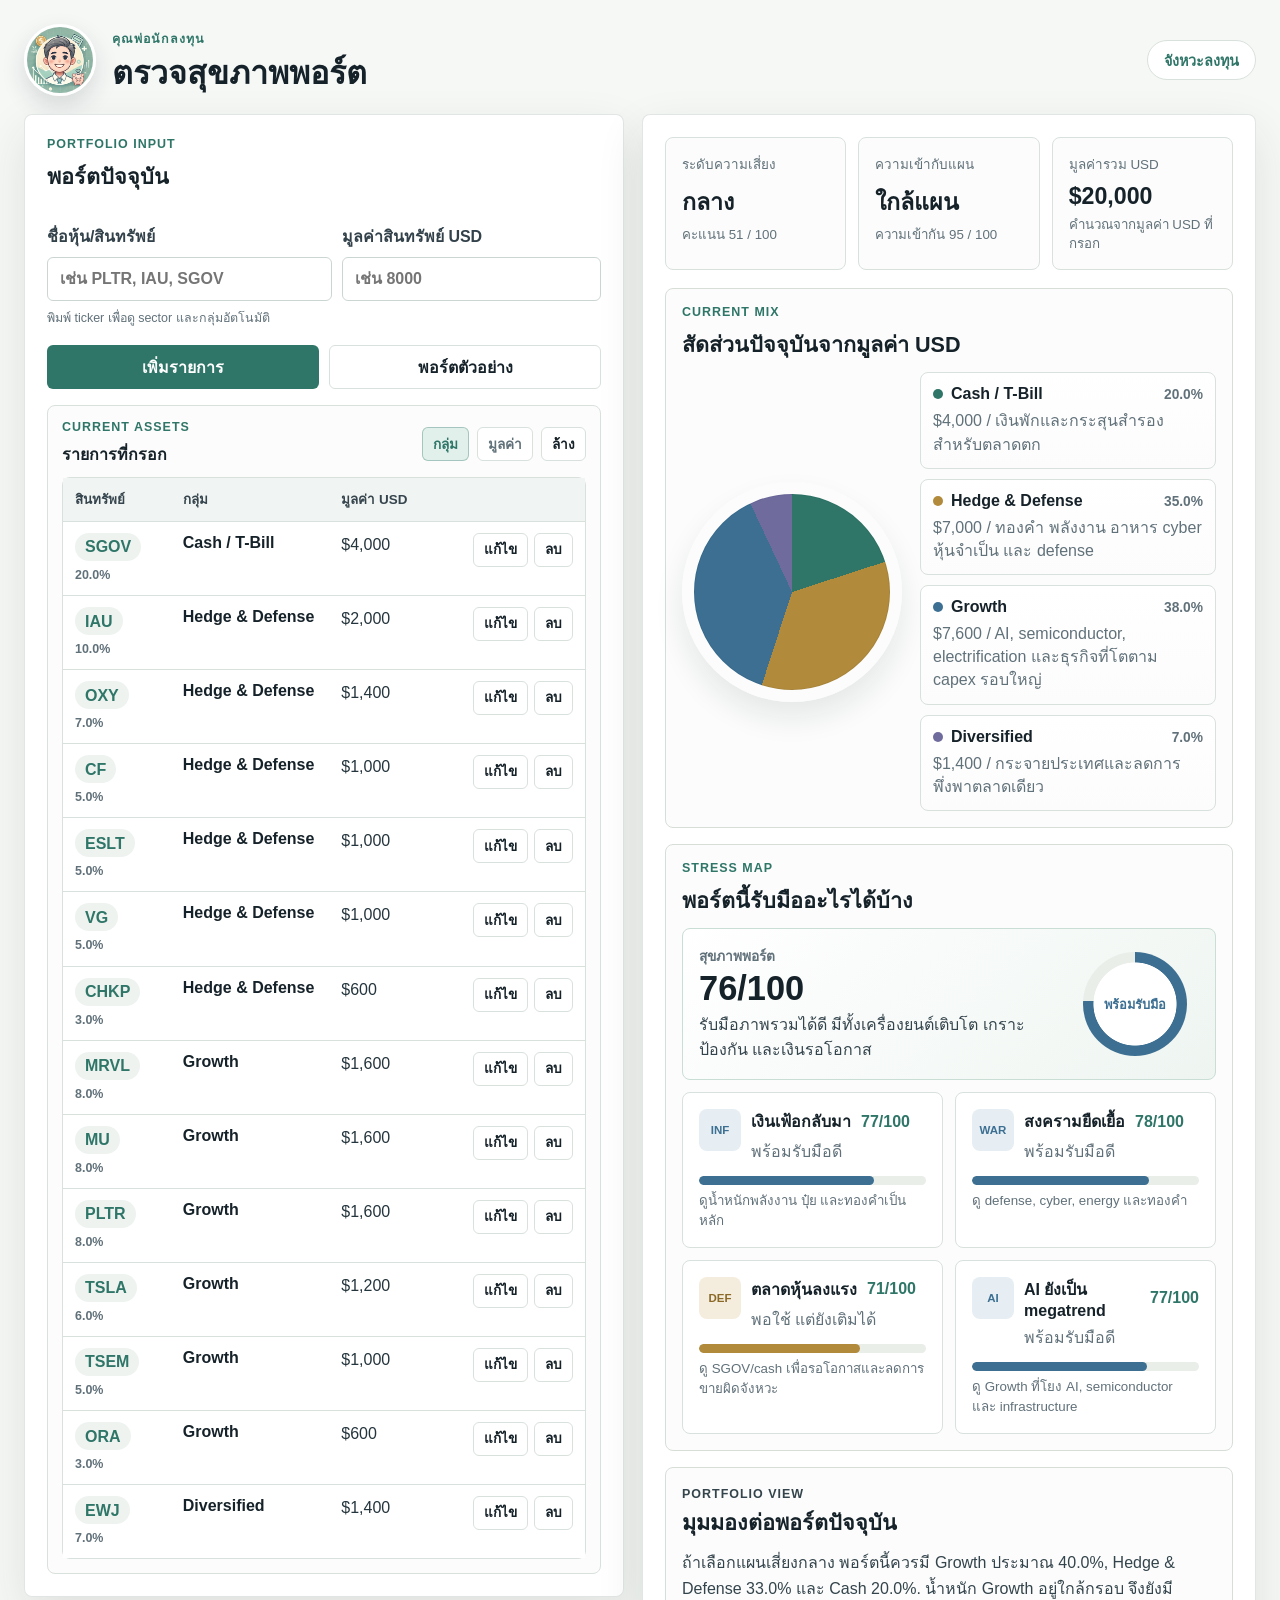
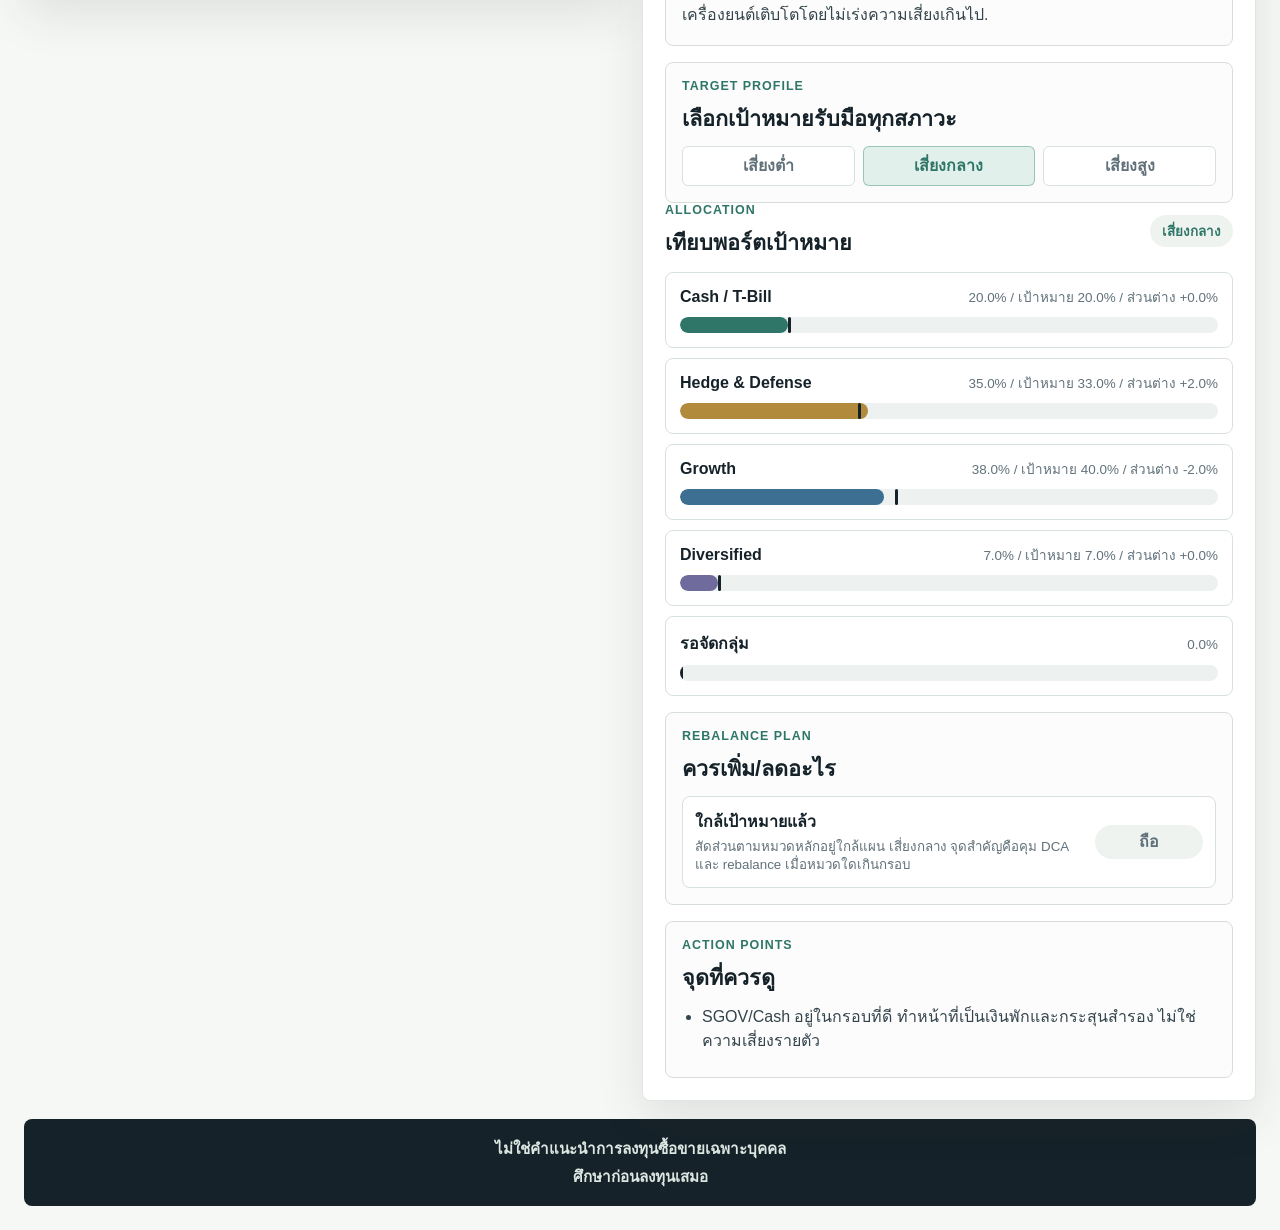
==== portfolio-sample.html @ 6077ad4f "Add files via upload" ====
<!doctype html>
<html lang="th">
  <head>
    <meta charset="utf-8">
    <meta name="viewport" content="width=device-width, initial-scale=1">
    <title>ตรวจสุขภาพพอร์ต | คุณพ่อนักลงทุน</title>
    <link rel="stylesheet" href="portfolio-sample.css?v=20260501-current-assets">
  </head>
  <body>
    <main class="planner-shell">
      <header class="top-bar">
        <div class="brand-mark">
          <img src="./assets/logo.png" alt="คุณพ่อนักลงทุน logo" onerror="this.onerror=null; this.src='./logo.png';">
          <div>
            <p class="eyebrow">คุณพ่อนักลงทุน</p>
            <h1>ตรวจสุขภาพพอร์ต</h1>
          </div>
        </div>
        <a class="ghost-link" href="./index.html">จังหวะลงทุน</a>
      </header>

      <section class="planner-grid">
        <aside class="input-panel" aria-label="กรอกพอร์ต">
          <div class="panel-heading">
            <p class="eyebrow">Portfolio input</p>
            <h2>พอร์ตปัจจุบัน</h2>
          </div>

          <div class="entry-grid">
            <label class="field-block" for="symbolInput">
              ชื่อหุ้น/สินทรัพย์
              <input id="symbolInput" autocomplete="off" placeholder="เช่น PLTR, IAU, SGOV">
              <span id="assetLookupHint" class="lookup-hint">พิมพ์ ticker เพื่อดู sector และกลุ่มอัตโนมัติ</span>
            </label>

            <label class="field-block" for="amountInput">
              มูลค่าสินทรัพย์ USD
              <input id="amountInput" inputmode="decimal" placeholder="เช่น 8000">
              <span class="lookup-hint field-spacer" aria-hidden="true"></span>
            </label>
          </div>

          <div class="button-row">
            <button id="addAssetButton" type="button">เพิ่มรายการ</button>
            <button id="loadSampleButton" class="secondary-button" type="button">พอร์ตตัวอย่าง</button>
          </div>

          <div class="asset-entry-panel">
            <div class="section-head compact">
              <div>
                <p class="eyebrow">Current assets</p>
                <h3>รายการที่กรอก</h3>
              </div>
              <div class="asset-tools" aria-label="จัดเรียงรายการสินทรัพย์">
                <button class="small-button sort-button is-active" type="button" data-sort-assets="group">กลุ่ม</button>
                <button class="small-button sort-button" type="button" data-sort-assets="value">มูลค่า</button>
                <button id="clearAssetsButton" class="small-button" type="button">ล้าง</button>
              </div>
            </div>
            <div class="entry-table-wrap">
              <table class="entry-table">
                <thead>
                  <tr>
                    <th>สินทรัพย์</th>
                    <th>กลุ่ม</th>
                    <th>มูลค่า USD</th>
                    <th></th>
                  </tr>
                </thead>
                <tbody id="entryTable"></tbody>
              </table>
            </div>
          </div>
        </aside>

        <section class="output-panel" aria-label="ผลวิเคราะห์พอร์ต">
          <div class="score-strip">
            <article>
              <span>ระดับความเสี่ยง</span>
              <strong id="riskLabel">-</strong>
              <small id="riskScore">-</small>
            </article>
            <article>
              <span>ความเข้ากับแผน</span>
              <strong id="fitLabel">-</strong>
              <small id="fitScore">-</small>
            </article>
            <article>
              <span>มูลค่ารวม USD</span>
              <strong id="totalUsdValue">-</strong>
              <small id="totalStatus">ฐานคำนวณเป็น USD</small>
            </article>
          </div>

          <div class="current-panel">
            <div class="section-head compact">
              <div>
                <p class="eyebrow">Current mix</p>
                <h2>สัดส่วนปัจจุบันจากมูลค่า USD</h2>
              </div>
            </div>
            <div class="mix-chart-layout">
              <div class="mix-pie" id="currentMixPie" aria-label="กราฟสัดส่วนปัจจุบัน"></div>
              <div class="current-mix-list" id="currentMixList"></div>
            </div>
          </div>

          <div class="scenario-panel">
            <div class="section-head compact">
              <div>
                <p class="eyebrow">Stress map</p>
                <h2>พอร์ตนี้รับมืออะไรได้บ้าง</h2>
              </div>
            </div>
            <div class="scenario-grid" id="scenarioGrid"></div>
          </div>

          <div class="view-panel">
            <div class="section-head compact">
              <div>
                <p class="eyebrow">Portfolio view</p>
                <h2>มุมมองต่อพอร์ตปัจจุบัน</h2>
              </div>
            </div>
            <p id="portfolioView">-</p>
          </div>

          <div class="target-choice-panel">
            <div class="section-head compact">
              <div>
                <p class="eyebrow">Target profile</p>
                <h2>เลือกเป้าหมายรับมือทุกสภาวะ</h2>
              </div>
            </div>
            <div class="profile-tabs" role="radiogroup" aria-label="เลือกระดับความเสี่ยง">
              <button class="profile-tab" type="button" data-profile="low" aria-pressed="false">เสี่ยงต่ำ</button>
              <button class="profile-tab is-active" type="button" data-profile="balanced" aria-pressed="true">เสี่ยงกลาง</button>
              <button class="profile-tab" type="button" data-profile="high" aria-pressed="false">เสี่ยงสูง</button>
            </div>
          </div>

          <div class="section-head">
            <div>
              <p class="eyebrow">Allocation</p>
              <h2>เทียบพอร์ตเป้าหมาย</h2>
            </div>
            <span id="profileName" class="profile-chip">เสี่ยงกลาง</span>
          </div>

          <div class="allocation-list" id="allocationList"></div>

          <div class="rebalance-panel">
            <div class="section-head compact">
              <div>
                <p class="eyebrow">Rebalance plan</p>
                <h2>ควรเพิ่ม/ลดอะไร</h2>
              </div>
            </div>
            <div class="rebalance-list" id="rebalanceList"></div>
          </div>

          <div class="recommendation-panel">
            <div class="section-head compact">
              <div>
                <p class="eyebrow">Action points</p>
                <h2>จุดที่ควรดู</h2>
              </div>
            </div>
            <ul id="recommendationList"></ul>
          </div>
        </section>
      </section>

      <section class="source-band">
        <p>ไม่ใช่คำแนะนำการลงทุนซื้อขายเฉพาะบุคคล</p>
        <p>ศึกษาก่อนลงทุนเสมอ</p>
      </section>
    </main>

    <script src="assets/api-config.js"></script>
    <script src="assets/us-assets-lite.js"></script>
    <script src="portfolio-sample.js?v=20260501-current-assets"></script>
  </body>
</html>
---- portfolio-sample.css ----
:root {
  color-scheme: light;
  --ink: #162229;
  --muted: #61717a;
  --paper: #f6f8f6;
  --panel: #ffffff;
  --line: #d9e1dc;
  --green: #2f7668;
  --green-soft: #e2f0eb;
  --blue: #3c6f92;
  --amber: #b18a3b;
  --red: #aa6657;
  --violet: #6f6b9d;
  --bar-track: #e9eee9;
  --shadow: 0 18px 48px rgba(32, 43, 40, 0.11);
}

* {
  box-sizing: border-box;
}

body {
  margin: 0;
  min-height: 100vh;
  font-family: Arial, Tahoma, sans-serif;
  background: var(--paper);
  color: var(--ink);
}

button,
input,
select,
textarea {
  font: inherit;
}

button {
  min-height: 44px;
  border: 0;
  border-radius: 6px;
  background: var(--green);
  color: #fff;
  font-weight: 800;
  padding: 0 16px;
  cursor: pointer;
}

button:hover {
  background: #105f50;
}

.planner-shell {
  width: min(1440px, 100%);
  margin: 0 auto;
  padding: 24px;
}

.top-bar,
.planner-grid,
.detail-grid,
.source-band {
  width: 100%;
}

.top-bar {
  display: flex;
  align-items: center;
  justify-content: flex-end;
  gap: 16px;
  margin-bottom: 18px;
}

.brand-mark {
  display: flex;
  align-items: center;
  gap: 16px;
  min-width: 0;
  margin-right: auto;
}

.brand-mark img {
  width: 72px;
  height: 72px;
  border-radius: 50%;
  border: 3px solid #fff;
  box-shadow: 0 10px 24px rgba(22, 34, 41, 0.14);
  object-fit: cover;
}

.brand-mark h1,
.panel-heading h2,
.section-head h2,
.source-band h2 {
  margin: 0;
  letter-spacing: 0;
}

.brand-mark h1 {
  font-size: 2rem;
  line-height: 1.08;
}

.eyebrow {
  margin: 0 0 8px;
  color: var(--green);
  font-size: 0.78rem;
  font-weight: 800;
  letter-spacing: 0.08em;
  text-transform: uppercase;
}

.ghost-link {
  display: inline-flex;
  align-items: center;
  justify-content: center;
  min-height: 40px;
  border: 1px solid var(--line);
  border-radius: 999px;
  background: #fff;
  color: var(--green);
  font-size: 0.9rem;
  font-weight: 800;
  padding: 0 16px;
  text-decoration: none;
  white-space: nowrap;
}

.ghost-link:hover {
  border-color: rgba(22, 113, 95, 0.32);
  background: var(--green-soft);
}

.planner-grid {
  display: grid;
  grid-template-columns: 600px minmax(0, 1fr);
  gap: 18px;
  align-items: start;
}

.input-panel,
.output-panel,
.detail-panel {
  border: 1px solid rgba(119, 135, 127, 0.22);
  border-radius: 8px;
  background: rgba(255, 255, 255, 0.94);
  box-shadow: var(--shadow);
}

.input-panel,
.output-panel {
  padding: 22px;
}

.panel-heading {
  margin-bottom: 16px;
}

.panel-heading h2,
.section-head h2 {
  font-size: 1.35rem;
}

.profile-tabs {
  display: grid;
  grid-template-columns: repeat(3, 1fr);
  gap: 8px;
  margin-bottom: 0;
}

.profile-tab {
  min-height: 40px;
  border: 1px solid var(--line);
  background: #fff;
  color: var(--muted);
  padding: 0 8px;
}

.profile-tab.is-active {
  border-color: rgba(20, 114, 95, 0.35);
  background: var(--green-soft);
  color: var(--green);
}

.field-block {
  display: grid;
  grid-template-rows: auto 44px minmax(20px, auto);
  gap: 8px;
  margin-top: 14px;
  color: #32414a;
  font-weight: 800;
}

.field-block span {
  color: var(--muted);
  font-size: 0.78rem;
  font-weight: 400;
  line-height: 1.45;
}

.lookup-hint {
  min-height: 20px;
}

.field-spacer {
  visibility: hidden;
}

.lookup-hint.is-known {
  color: var(--green);
  font-weight: 700;
}

.lookup-hint.is-loading {
  color: var(--amber);
  font-weight: 700;
}

.lookup-hint.is-unknown {
  color: var(--red);
  font-weight: 700;
}

input,
select,
textarea {
  width: 100%;
  border: 1px solid #cbd6d1;
  border-radius: 6px;
  background: #fff;
  color: var(--ink);
}

input {
  min-height: 44px;
  padding: 0 12px;
}

select {
  min-height: 44px;
  padding: 0 10px;
}

textarea {
  min-height: 280px;
  resize: vertical;
  padding: 12px;
  line-height: 1.5;
}

.button-row {
  display: grid;
  grid-template-columns: 1fr 1fr;
  gap: 10px;
  margin-top: 16px;
}

.entry-grid {
  display: grid;
  grid-template-columns: minmax(0, 1.1fr) minmax(0, 1fr);
  gap: 10px;
  align-items: start;
}

.small-button {
  min-height: 34px;
  border: 1px solid var(--line);
  background: #fff;
  color: var(--ink);
  font-size: 0.85rem;
  padding: 0 10px;
}

.small-button:hover {
  background: #eef3ef;
}

.asset-tools {
  display: flex;
  flex-wrap: wrap;
  justify-content: flex-end;
  gap: 8px;
}

.sort-button {
  color: var(--muted);
}

.sort-button.is-active {
  border-color: rgba(47, 118, 104, 0.34);
  background: var(--green-soft);
  color: var(--green);
}

.asset-entry-panel {
  margin-top: 16px;
  border: 1px solid var(--line);
  border-radius: 8px;
  background: #fbfcfb;
  padding: 14px;
}

.asset-entry-panel h3 {
  margin: 0;
  font-size: 1rem;
}

.entry-table-wrap {
  overflow: visible;
  border: 1px solid var(--line);
  border-radius: 8px;
}

.entry-table {
  width: 100%;
  min-width: 0;
  table-layout: fixed;
}

.entry-table th,
.entry-table td {
  padding: 11px 12px;
}

.entry-table th:nth-child(1),
.entry-table td:nth-child(1) {
  width: 102px;
}

.entry-table th:nth-child(2),
.entry-table td:nth-child(2) {
  width: 150px;
}

.entry-table th:nth-child(3),
.entry-table td:nth-child(3) {
  width: 124px;
}

.entry-table th:nth-child(4),
.entry-table td:nth-child(4) {
  width: 118px;
}

.sleeve-cell {
  display: block;
  color: var(--ink);
  line-height: 1.3;
}

.asset-sector {
  display: block;
  margin-top: 3px;
  color: var(--muted);
  font-size: 0.78rem;
  line-height: 1.35;
}

.symbol-weight {
  display: block;
  margin-top: 5px;
  color: var(--muted);
  font-size: 0.78rem;
  font-weight: 800;
}

.entry-actions {
  display: flex;
  justify-content: flex-end;
  gap: 6px;
}

.entry-table td:last-child,
.entry-table th:last-child {
  text-align: right;
}

.secondary-button {
  border: 1px solid var(--line);
  background: #fff;
  color: var(--ink);
}

.secondary-button:hover {
  background: #eef3ef;
}

.source-band p,
.source-band span {
  margin: 0;
  color: var(--muted);
  line-height: 1.55;
}

.score-strip {
  display: grid;
  grid-template-columns: repeat(3, 1fr);
  gap: 12px;
  margin-bottom: 18px;
}

.score-strip article {
  min-height: 112px;
  border: 1px solid var(--line);
  border-radius: 8px;
  background: #fbfcfb;
  padding: 16px;
}

.score-strip span,
.allocation-meta,
.profile-chip {
  color: var(--muted);
  font-size: 0.84rem;
}

.score-strip strong {
  display: block;
  margin-top: 8px;
  font-size: 1.45rem;
}

.score-strip small {
  display: block;
  margin-top: 6px;
  color: var(--muted);
  line-height: 1.4;
}

.section-head {
  display: flex;
  align-items: center;
  justify-content: space-between;
  gap: 16px;
  margin-bottom: 12px;
}

.section-head.compact {
  margin-bottom: 10px;
}

.profile-chip {
  display: inline-flex;
  align-items: center;
  justify-content: center;
  min-height: 32px;
  border-radius: 999px;
  background: #eef3f0;
  color: var(--green);
  font-weight: 800;
  padding: 0 12px;
  white-space: nowrap;
}

.allocation-list {
  display: grid;
  gap: 10px;
}

.allocation-row {
  border: 1px solid var(--line);
  border-radius: 8px;
  background: #fff;
  padding: 14px;
}

.allocation-top {
  display: flex;
  align-items: baseline;
  justify-content: space-between;
  gap: 12px;
  margin-bottom: 9px;
}

.allocation-top strong {
  font-size: 1rem;
}

.allocation-meta {
  white-space: nowrap;
}

.bar-track {
  position: relative;
  height: 16px;
  border-radius: 999px;
  background: #edf1ef;
  overflow: hidden;
}

.bar-current,
.bar-target {
  position: absolute;
  top: 0;
  bottom: 0;
  left: 0;
  border-radius: 999px;
}

.bar-current {
  background: var(--blue);
}

.bar-target {
  width: 3px;
  background: var(--ink);
}

.current-panel,
.scenario-panel,
.target-choice-panel,
.rebalance-panel,
.view-panel,
.recommendation-panel {
  margin-top: 16px;
  border: 1px solid #d7ded8;
  border-radius: 8px;
  background: #fbfcfb;
  padding: 16px;
}

.current-mix-list {
  display: grid;
  gap: 10px;
}

.mix-chart-layout {
  display: grid;
  grid-template-columns: 220px minmax(0, 1fr);
  gap: 18px;
  align-items: center;
}

.mix-pie {
  width: min(220px, 100%);
  aspect-ratio: 1;
  border: 12px solid #fbfcfb;
  border-radius: 50%;
  background: #edf1ef;
  box-shadow: inset 0 0 0 1px rgba(22, 34, 41, 0.07), 0 16px 30px rgba(22, 34, 41, 0.09);
}

.current-mix-card {
  border: 1px solid var(--line);
  border-radius: 8px;
  background: linear-gradient(180deg, #ffffff 0%, #fbfcfb 100%);
  padding: 12px;
}

.current-mix-card strong {
  display: grid;
  grid-template-columns: auto minmax(0, 1fr) auto;
  align-items: baseline;
  gap: 8px;
}

.current-mix-card i {
  width: 10px;
  height: 10px;
  border-radius: 50%;
}

.current-mix-card span {
  color: var(--muted);
  font-size: 0.86rem;
  white-space: nowrap;
}

.current-mix-card p {
  margin: 6px 0 0;
  color: var(--muted);
  line-height: 1.45;
}

.rebalance-list {
  display: grid;
  gap: 10px;
}

.rebalance-card {
  display: grid;
  grid-template-columns: minmax(0, 1fr) auto;
  gap: 12px;
  align-items: center;
  border: 1px solid var(--line);
  border-radius: 8px;
  background: #fff;
  padding: 12px;
}

.rebalance-card strong {
  display: flex;
  align-items: center;
  justify-content: space-between;
  gap: 12px;
  font-size: 1rem;
}

.rebalance-card strong span {
  color: var(--green);
  white-space: nowrap;
}

.rebalance-card small {
  display: block;
  margin-top: 4px;
  color: var(--muted);
  line-height: 1.4;
}

.rebalance-components {
  display: flex;
  flex-wrap: wrap;
  gap: 6px;
  margin-top: 10px;
}

.mini-chip {
  display: inline-flex;
  align-items: center;
  min-height: 28px;
  border-radius: 999px;
  background: #f0f4f1;
  color: #31434b;
  font-size: 0.83rem;
  font-weight: 800;
  padding: 0 10px;
}

.rebalance-change {
  display: inline-flex;
  align-items: center;
  justify-content: center;
  min-width: 108px;
  min-height: 34px;
  border-radius: 999px;
  font-weight: 800;
  white-space: nowrap;
}

.rebalance-change.add {
  background: var(--green-soft);
  color: var(--green);
}

.rebalance-change.reduce {
  background: #f6e3df;
  color: var(--red);
}

.rebalance-change.hold {
  background: #eef3f0;
  color: var(--muted);
}

.view-panel p {
  margin: 0;
  color: #34444c;
  line-height: 1.65;
}

.recommendation-panel ul {
  margin: 0;
  padding-left: 20px;
}

.recommendation-panel li {
  margin: 8px 0;
  color: #34444c;
  line-height: 1.5;
}

.detail-grid {
  display: grid;
  grid-template-columns: 1fr;
  gap: 18px;
  margin-top: 18px;
}

.detail-panel {
  padding: 18px;
  min-width: 0;
}

.table-wrap {
  overflow-x: auto;
  border: 1px solid var(--line);
  border-radius: 8px;
}

table {
  width: 100%;
  border-collapse: collapse;
  min-width: 720px;
  background: #fff;
}

th,
td {
  border-bottom: 1px solid var(--line);
  padding: 12px;
  text-align: left;
  vertical-align: top;
}

th {
  background: #f0f4f2;
  color: #35444d;
  font-size: 0.84rem;
}

td {
  color: #25353d;
  line-height: 1.45;
}

tr:last-child td {
  border-bottom: 0;
}

.symbol-pill {
  display: inline-flex;
  align-items: center;
  min-height: 28px;
  border-radius: 999px;
  background: #eef3f0;
  color: var(--green);
  font-weight: 800;
  padding: 0 10px;
}

.scenario-grid {
  display: grid;
  grid-template-columns: repeat(2, minmax(0, 1fr));
  gap: 12px;
}

.health-card,
.scenario-card {
  border: 1px solid var(--line);
  border-radius: 8px;
  background: #fff;
  padding: 16px;
}

.health-card {
  grid-column: 1 / -1;
  display: grid;
  grid-template-columns: minmax(0, 1fr) 116px;
  gap: 16px;
  align-items: center;
  background: linear-gradient(135deg, #ffffff 0%, #eef5f1 100%);
  border-color: #c9ded5;
}

.health-card span {
  color: var(--muted);
  font-size: 0.86rem;
  font-weight: 800;
}

.health-card strong {
  display: block;
  margin-top: 4px;
  font-size: 2.15rem;
  line-height: 1;
}

.health-card p {
  margin: 8px 0 0;
  color: #34444c;
  line-height: 1.55;
}

.health-ring {
  display: grid;
  place-items: center;
  width: 104px;
  aspect-ratio: 1;
  border-radius: 50%;
  background:
    radial-gradient(circle at center, #fff 0 56%, transparent 57%),
    conic-gradient(var(--green) calc(var(--score) * 1%), var(--bar-track) 0);
  color: var(--green);
  font-size: 0.8rem;
  font-weight: 900;
  text-align: center;
}

.scenario-top {
  display: flex;
  align-items: flex-start;
  gap: 10px;
}

.scenario-icon {
  display: inline-grid;
  place-items: center;
  flex: 0 0 42px;
  width: 42px;
  height: 42px;
  border-radius: 8px;
  background: #eef4f1;
  color: #315f56;
  font-size: 0.72rem;
  font-weight: 900;
}

.scenario-card strong {
  display: flex;
  align-items: center;
  justify-content: space-between;
  gap: 10px;
  min-width: 0;
}

.scenario-card p,
.scenario-card small {
  display: block;
  margin: 6px 0 0;
  color: var(--muted);
  line-height: 1.5;
}

.scenario-score {
  color: var(--green);
  white-space: nowrap;
}

.scenario-bar {
  height: 9px;
  border-radius: 999px;
  background: var(--bar-track);
  overflow: hidden;
  margin-top: 12px;
}

.scenario-bar i {
  display: block;
  height: 100%;
  border-radius: inherit;
  background: var(--green);
}

.score-excellent .scenario-bar i,
.score-excellent .health-ring {
  --green: #2f7668;
}

.score-strong .scenario-bar i,
.score-strong .health-ring {
  --green: #3c6f92;
}

.score-ok .scenario-bar i,
.score-ok .health-ring {
  --green: #b18a3b;
}

.score-thin .scenario-bar i,
.score-thin .health-ring,
.score-weak .scenario-bar i,
.score-weak .health-ring {
  --green: #aa6657;
}

.score-excellent .scenario-icon { background: #e2f0eb; color: #2f7668; }
.score-strong .scenario-icon { background: #e6eef3; color: #3c6f92; }
.score-ok .scenario-icon { background: #f4eddd; color: #8b6927; }
.score-thin .scenario-icon,
.score-weak .scenario-icon { background: #f5e8e4; color: #9a584b; }

.source-band {
  display: grid;
  gap: 4px;
  text-align: center;
  margin-top: 18px;
  border-radius: 8px;
  background: #162229;
  color: #fff;
  padding: 18px 20px;
}

.source-band p {
  color: #dce7e2;
  font-size: 0.95rem;
  font-weight: 800;
}

@media (max-width: 1180px) {
  .planner-grid,
  .detail-grid {
    grid-template-columns: 1fr;
  }

  .brand-mark h1 {
    font-size: 1.65rem;
  }
}

@media (max-width: 720px) {
  .planner-shell {
    padding: 10px;
  }

  .top-bar {
    align-items: flex-start;
    grid-template-columns: 1fr;
    flex-direction: column;
  }

  .brand-mark {
    align-items: flex-start;
  }

  .brand-mark img {
    width: 58px;
    height: 58px;
  }

  .brand-mark h1 {
    font-size: 1.35rem;
  }

  .ghost-link {
    width: 100%;
  }

  .input-panel,
  .output-panel,
  .detail-panel {
    padding: 14px;
  }

  .profile-tabs,
  .entry-grid,
  .button-row,
  .score-strip {
    grid-template-columns: 1fr;
  }

  textarea {
    min-height: 240px;
  }

  .section-head {
    align-items: flex-start;
    flex-direction: column;
    gap: 8px;
  }

  .score-strip article {
    min-height: 92px;
  }

  .mix-chart-layout {
    grid-template-columns: 1fr;
    justify-items: center;
  }

  .mix-pie {
    width: min(260px, 82vw);
  }

  .current-mix-list {
    width: 100%;
  }

  .rebalance-card {
    grid-template-columns: 1fr;
  }

  .rebalance-card strong {
    align-items: flex-start;
    flex-direction: column;
    gap: 4px;
  }

  .rebalance-change {
    width: fit-content;
  }

  .entry-table-wrap,
  .table-wrap {
    overflow: visible;
    border: 0;
  }

  .entry-table,
  .detail-panel table {
    display: block;
    min-width: 0;
    background: transparent;
  }

  .entry-table thead,
  .detail-panel thead {
    display: none;
  }

  .entry-table tbody,
  .detail-panel tbody {
    display: grid;
    gap: 10px;
  }

  .entry-table tr,
  .detail-panel tr {
    display: block;
    border: 1px solid var(--line);
    border-radius: 8px;
    background: #fff;
    padding: 10px 12px;
  }

  .entry-table td,
  .detail-panel td {
    display: flex;
    align-items: flex-start;
    justify-content: space-between;
    gap: 14px;
    width: 100%;
    border-bottom: 1px solid #edf1ee;
    padding: 9px 0;
    text-align: right;
  }

  .entry-table td::before,
  .detail-panel td::before {
    content: attr(data-label);
    flex: 0 0 88px;
    color: var(--muted);
    font-size: 0.78rem;
    font-weight: 800;
    text-align: left;
  }

  .entry-table td[data-label=""]::before {
    display: none;
  }

  .entry-table td:last-child,
  .detail-panel td:last-child {
    border-bottom: 0;
  }

  .entry-table td:last-child {
    justify-content: flex-end;
  }

  .scenario-grid,
  .health-card {
    grid-template-columns: 1fr;
  }

  .health-ring {
    width: 94px;
  }

  .scenario-card strong {
    align-items: flex-start;
    flex-direction: column;
    gap: 2px;
  }
}
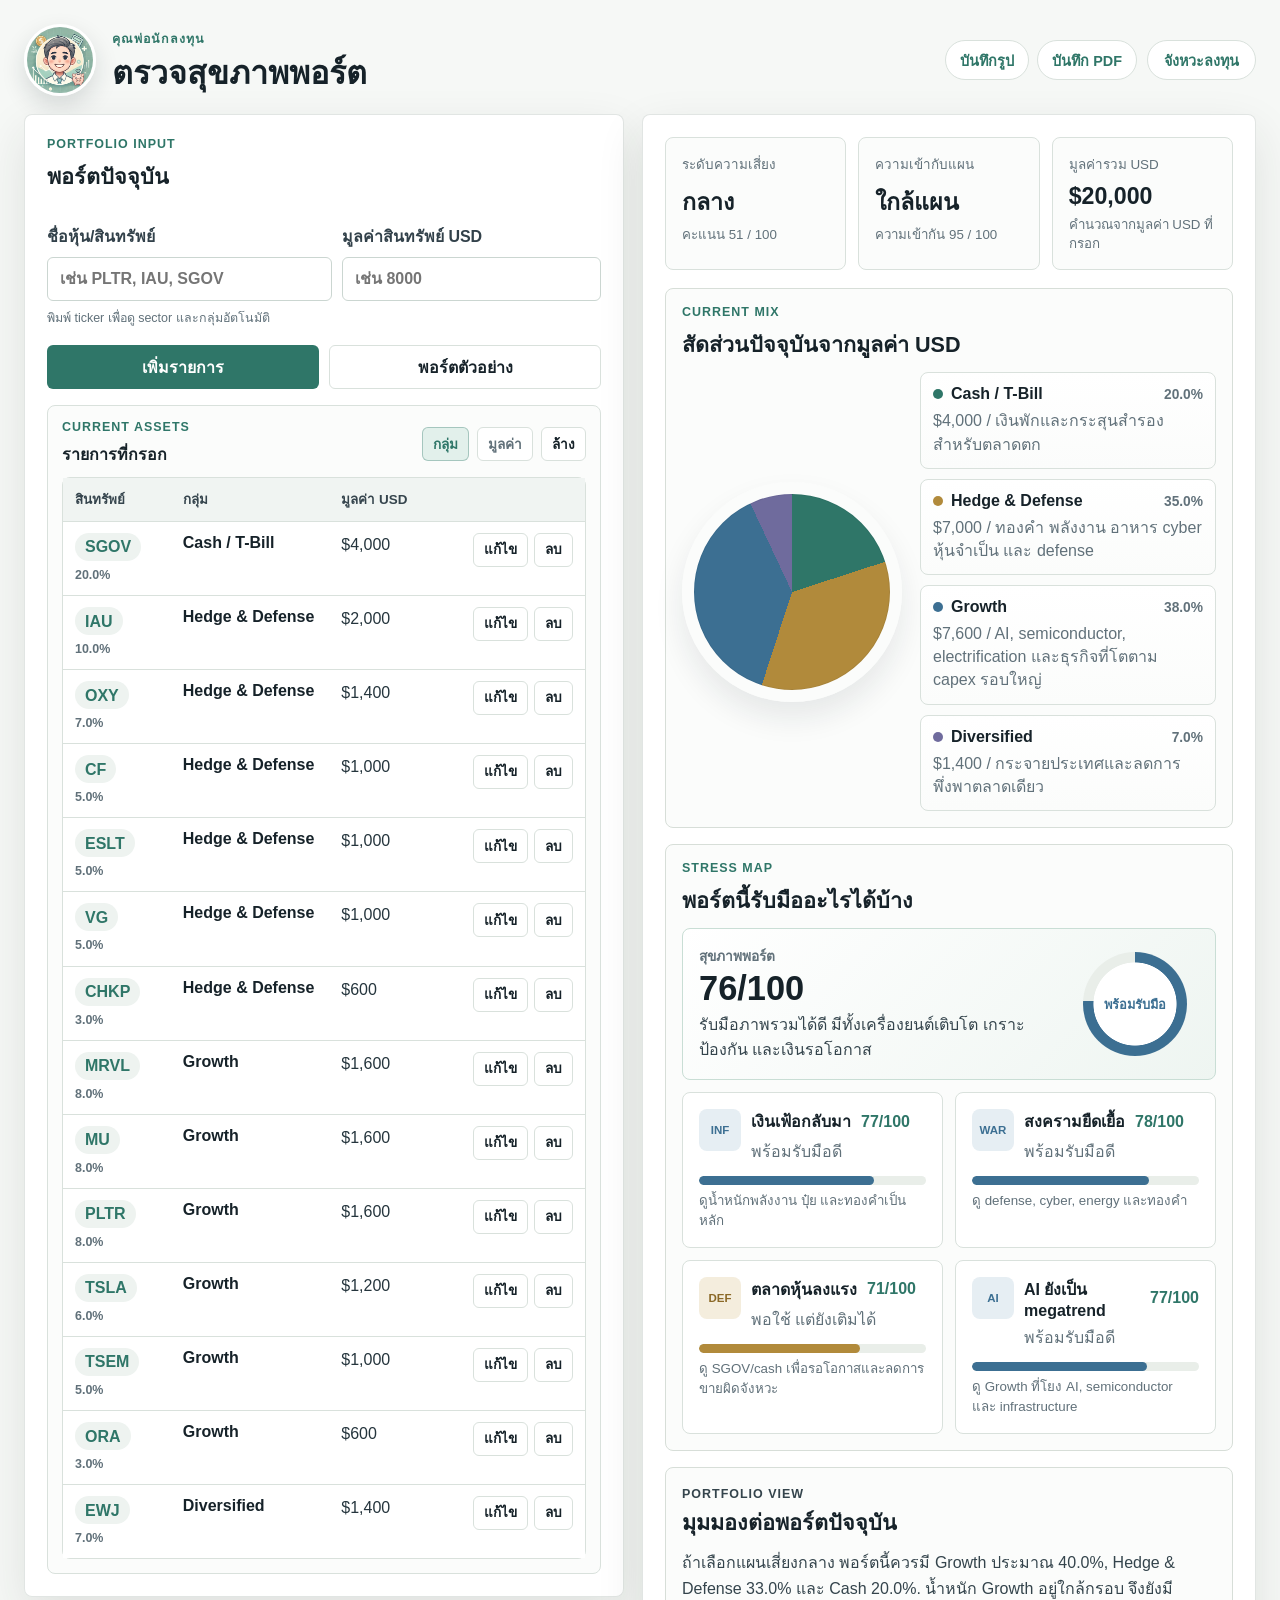
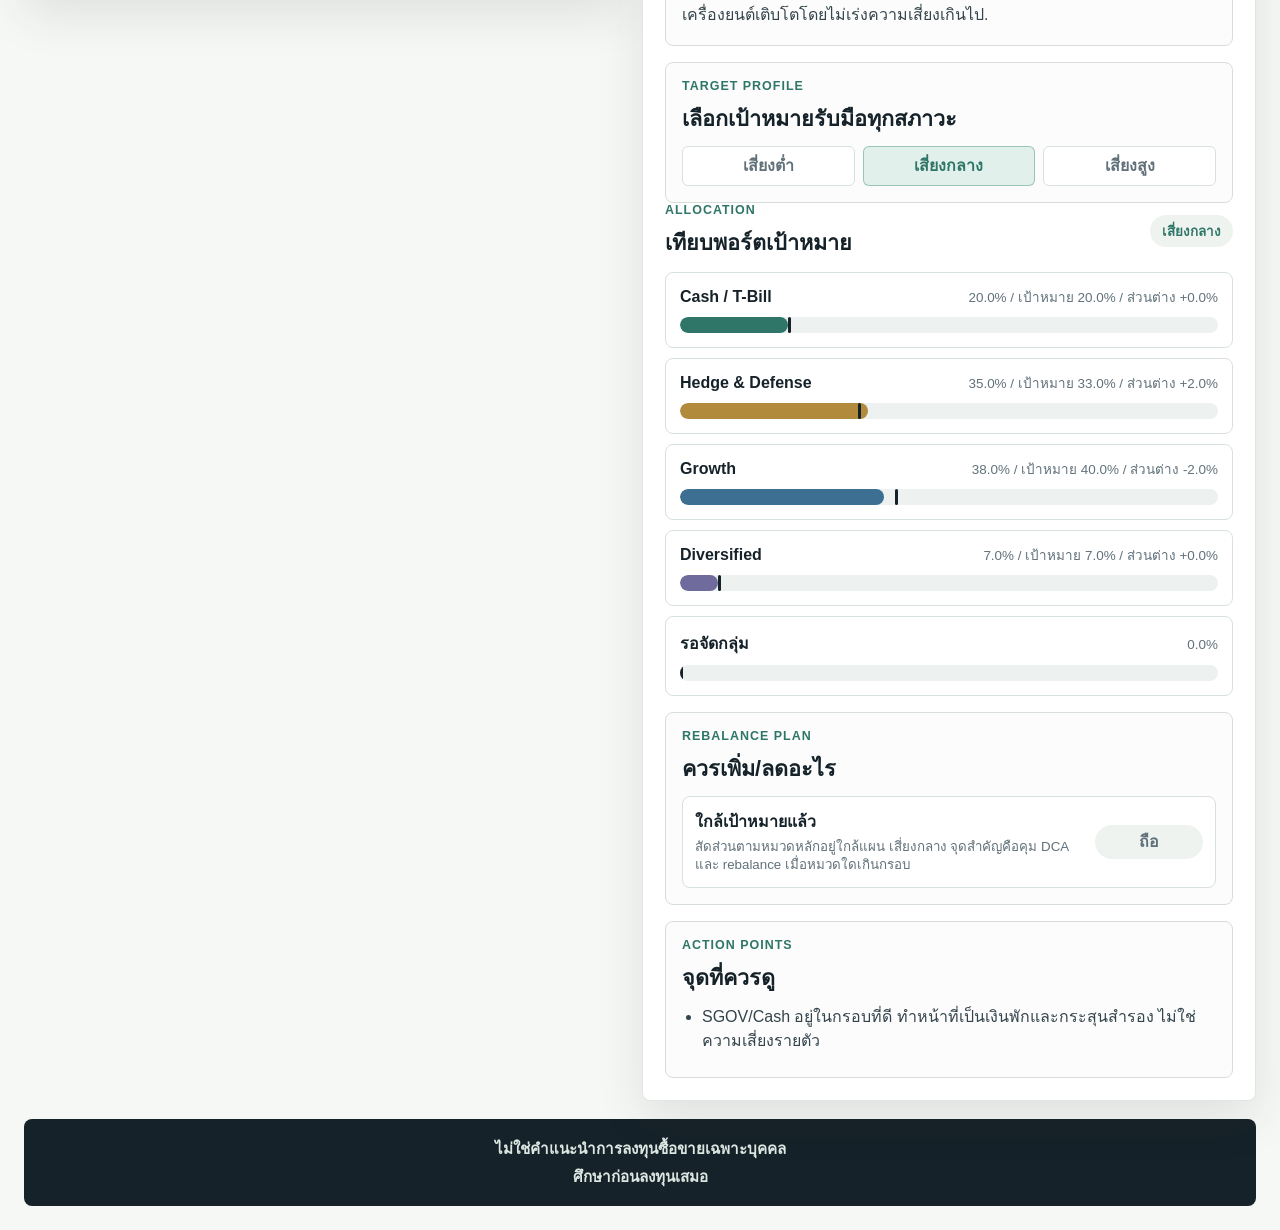
==== commit 1835288e: "Add files via upload" ====
--- a/portfolio-sample.html
+++ b/portfolio-sample.html
@@ -4,7 +4,7 @@
     <meta charset="utf-8">
     <meta name="viewport" content="width=device-width, initial-scale=1">
     <title>ตรวจสุขภาพพอร์ต | คุณพ่อนักลงทุน</title>
-    <link rel="stylesheet" href="portfolio-sample.css?v=20260501-current-assets">
+    <link rel="stylesheet" href="portfolio-sample.css?v=20260501-export">
   </head>
   <body>
     <main class="planner-shell">
@@ -16,8 +16,16 @@
             <h1>ตรวจสุขภาพพอร์ต</h1>
           </div>
         </div>
-        <a class="ghost-link" href="./index.html">จังหวะลงทุน</a>
+        <div class="top-actions">
+          <div class="report-actions" aria-label="บันทึกรายงาน">
+            <button id="saveImageButton" class="report-button" type="button">บันทึกรูป</button>
+            <button id="savePdfButton" class="report-button" type="button">บันทึก PDF</button>
+          </div>
+          <a class="ghost-link" href="./index.html">จังหวะลงทุน</a>
+        </div>
       </header>
+
+      <div class="report-stamp" id="reportStamp">บันทึกเมื่อ -</div>
 
       <section class="planner-grid">
         <aside class="input-panel" aria-label="กรอกพอร์ต">
@@ -179,6 +187,6 @@
 
     <script src="assets/api-config.js"></script>
     <script src="assets/us-assets-lite.js"></script>
-    <script src="portfolio-sample.js?v=20260501-current-assets"></script>
+    <script src="portfolio-sample.js?v=20260501-export"></script>
   </body>
 </html>
--- a/portfolio-sample.css
+++ b/portfolio-sample.css
@@ -130,6 +130,65 @@
   background: var(--green-soft);
 }
 
+.top-actions {
+  display: flex;
+  align-items: center;
+  gap: 10px;
+}
+
+.report-actions {
+  display: flex;
+  align-items: center;
+  gap: 8px;
+}
+
+.report-button {
+  min-height: 40px;
+  border: 1px solid var(--line);
+  border-radius: 999px;
+  background: #fff;
+  color: var(--green);
+  font-size: 0.9rem;
+  padding: 0 14px;
+}
+
+.report-button:hover {
+  border-color: rgba(22, 113, 95, 0.32);
+  background: var(--green-soft);
+}
+
+.report-button:disabled {
+  cursor: wait;
+  opacity: 0.68;
+}
+
+.report-stamp {
+  display: none;
+  margin: -4px 0 14px;
+  border: 1px solid rgba(47, 118, 104, 0.2);
+  border-radius: 8px;
+  background: #f5fbf8;
+  color: #355046;
+  font-size: 0.86rem;
+  font-weight: 800;
+  padding: 10px 14px;
+}
+
+body.is-exporting .report-stamp {
+  display: block;
+}
+
+body.is-exporting .report-actions,
+body.is-exporting .ghost-link {
+  display: none;
+}
+
+body.is-exporting .entry-grid,
+body.is-exporting .button-row,
+body.is-exporting .asset-tools {
+  display: none;
+}
+
 .planner-grid {
   display: grid;
   grid-template-columns: 600px minmax(0, 1fr);
@@ -921,6 +980,20 @@
     font-size: 1.35rem;
   }
 
+  .top-actions,
+  .report-actions {
+    width: 100%;
+  }
+
+  .report-actions {
+    display: grid;
+    grid-template-columns: 1fr 1fr;
+  }
+
+  .report-button {
+    width: 100%;
+  }
+
   .ghost-link {
     width: 100%;
   }
@@ -1062,3 +1135,85 @@
     gap: 2px;
   }
 }
+
+@media print {
+  @page {
+    margin: 12mm;
+    size: A4;
+  }
+
+  body {
+    background: #fff;
+    -webkit-print-color-adjust: exact;
+    print-color-adjust: exact;
+  }
+
+  .planner-shell {
+    width: 100%;
+    padding: 0;
+  }
+
+  .top-bar {
+    margin-bottom: 10px;
+  }
+
+  .brand-mark img {
+    width: 54px;
+    height: 54px;
+  }
+
+  .brand-mark h1 {
+    font-size: 1.55rem;
+  }
+
+  .report-stamp {
+    display: block !important;
+    margin: 0 0 10px;
+  }
+
+  .report-actions,
+  .ghost-link,
+  .entry-grid,
+  .button-row,
+  .asset-tools {
+    display: none !important;
+  }
+
+  .planner-grid {
+    display: grid;
+    grid-template-columns: 1fr;
+    gap: 10px;
+  }
+
+  .input-panel,
+  .output-panel,
+  .detail-panel,
+  .current-panel,
+  .scenario-panel,
+  .target-choice-panel,
+  .rebalance-panel,
+  .view-panel,
+  .recommendation-panel {
+    box-shadow: none;
+    break-inside: avoid;
+  }
+
+  .input-panel,
+  .output-panel {
+    padding: 14px;
+  }
+
+  .mix-chart-layout {
+    grid-template-columns: 180px minmax(0, 1fr);
+  }
+
+  .mix-pie {
+    width: 170px;
+  }
+
+  .source-band {
+    box-shadow: none;
+    break-inside: avoid;
+    margin-top: 10px;
+  }
+}
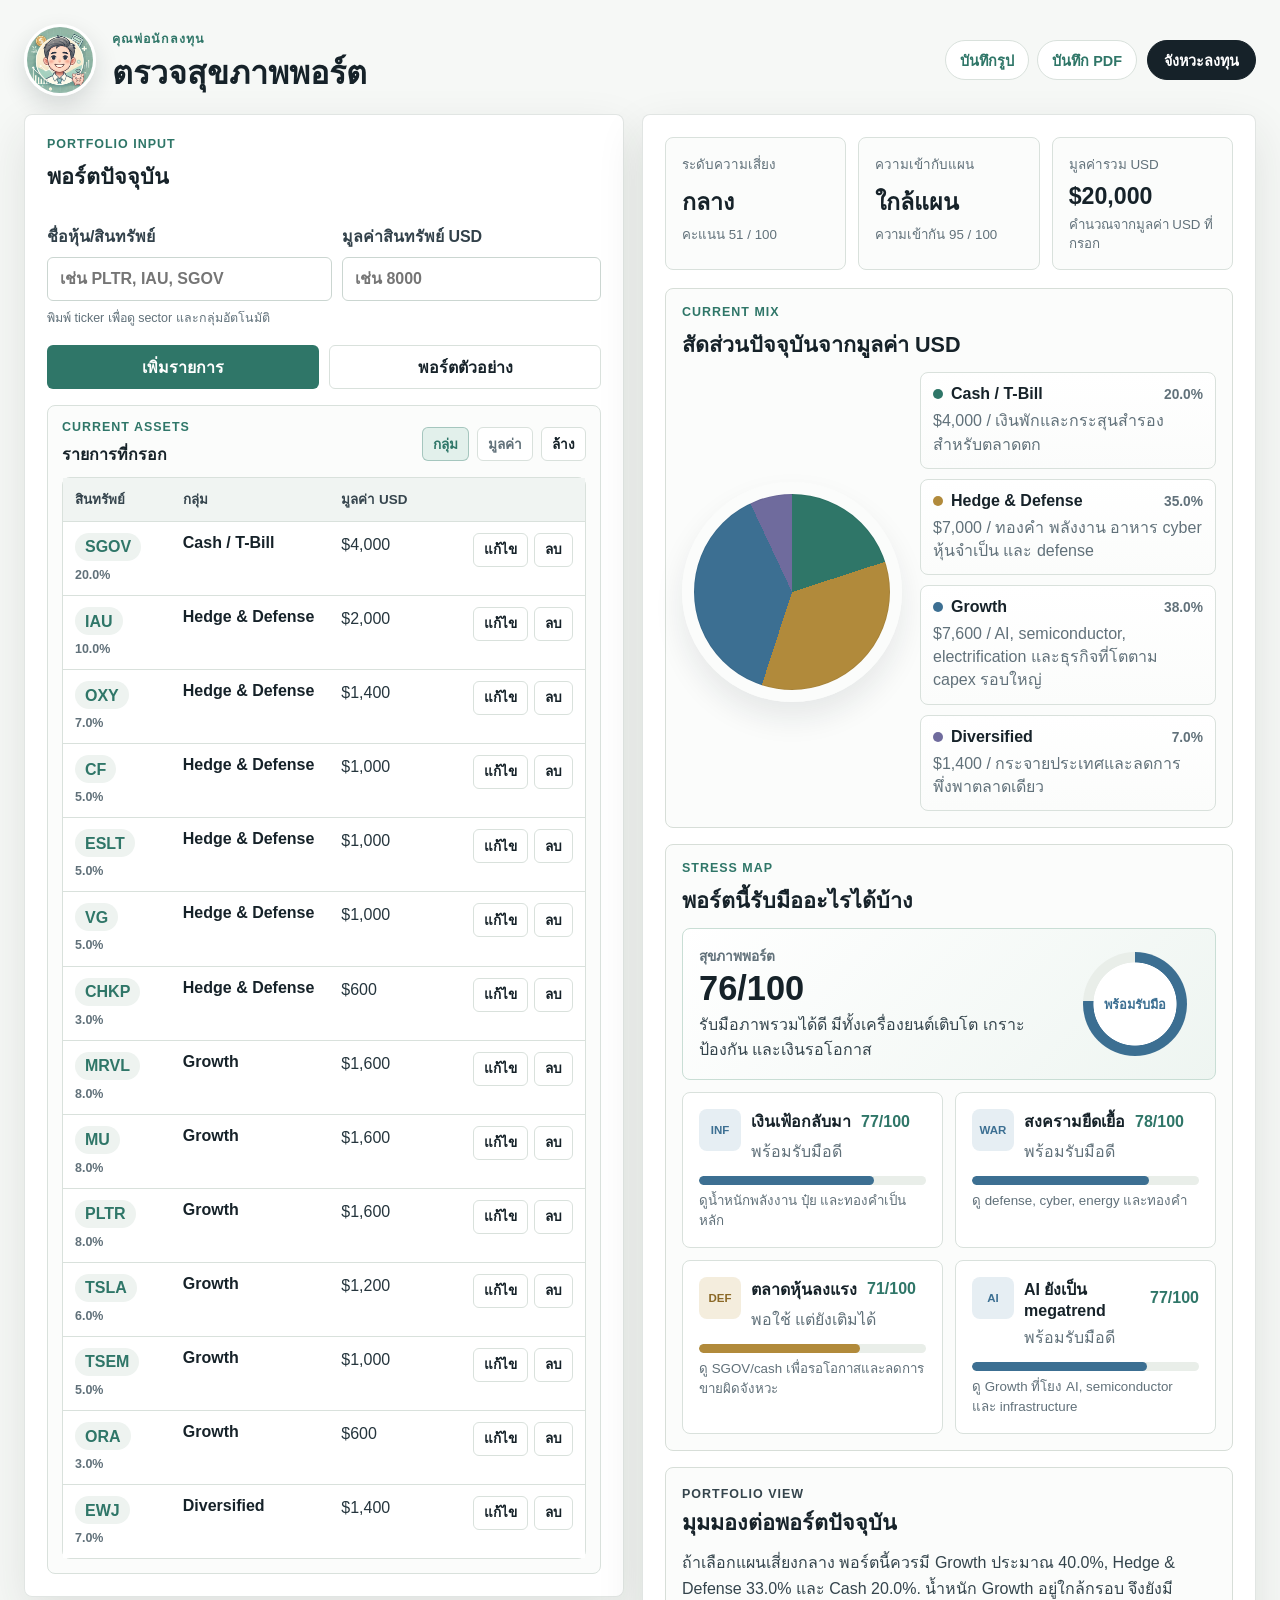
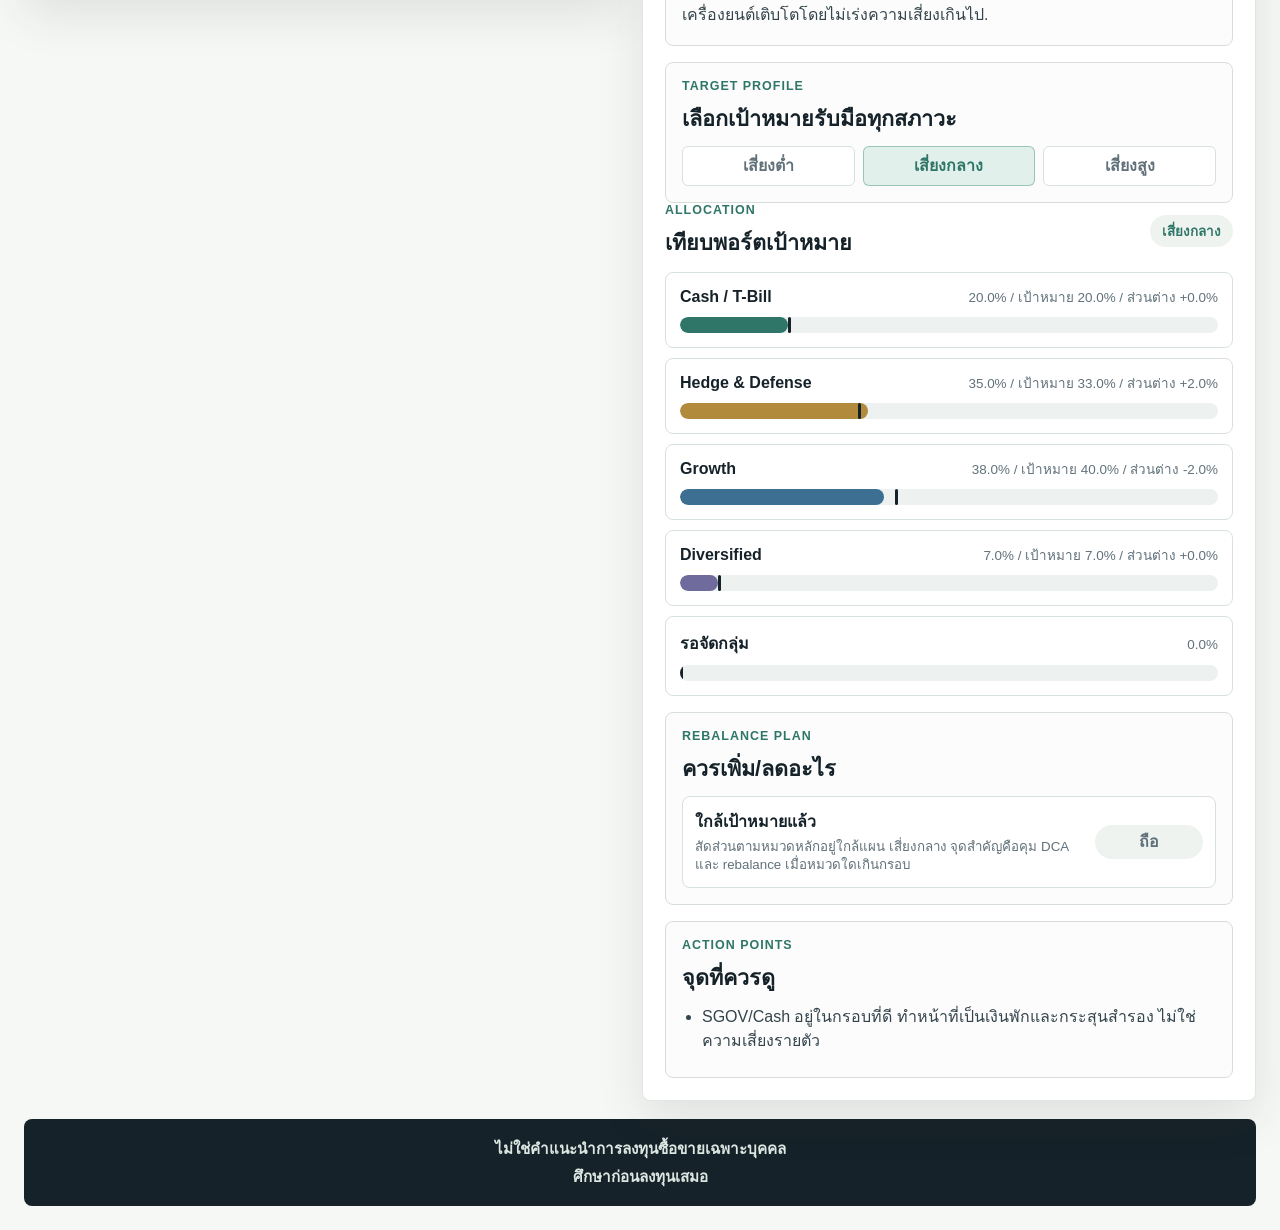
==== commit 9ea07f1a: "Add files via upload" ====
--- a/portfolio-sample.html
+++ b/portfolio-sample.html
@@ -4,7 +4,7 @@
     <meta charset="utf-8">
     <meta name="viewport" content="width=device-width, initial-scale=1">
     <title>ตรวจสุขภาพพอร์ต | คุณพ่อนักลงทุน</title>
-    <link rel="stylesheet" href="portfolio-sample.css?v=20260501-export">
+    <link rel="stylesheet" href="portfolio-sample.css?v=20260501-darknav">
   </head>
   <body>
     <main class="planner-shell">
--- a/portfolio-sample.css
+++ b/portfolio-sample.css
@@ -114,10 +114,10 @@
   align-items: center;
   justify-content: center;
   min-height: 40px;
-  border: 1px solid var(--line);
+  border: 1px solid var(--ink);
   border-radius: 999px;
-  background: #fff;
-  color: var(--green);
+  background: var(--ink);
+  color: #fff;
   font-size: 0.9rem;
   font-weight: 800;
   padding: 0 16px;
@@ -126,8 +126,8 @@
 }
 
 .ghost-link:hover {
-  border-color: rgba(22, 113, 95, 0.32);
-  background: var(--green-soft);
+  border-color: #0e171c;
+  background: #0e171c;
 }
 
 .top-actions {
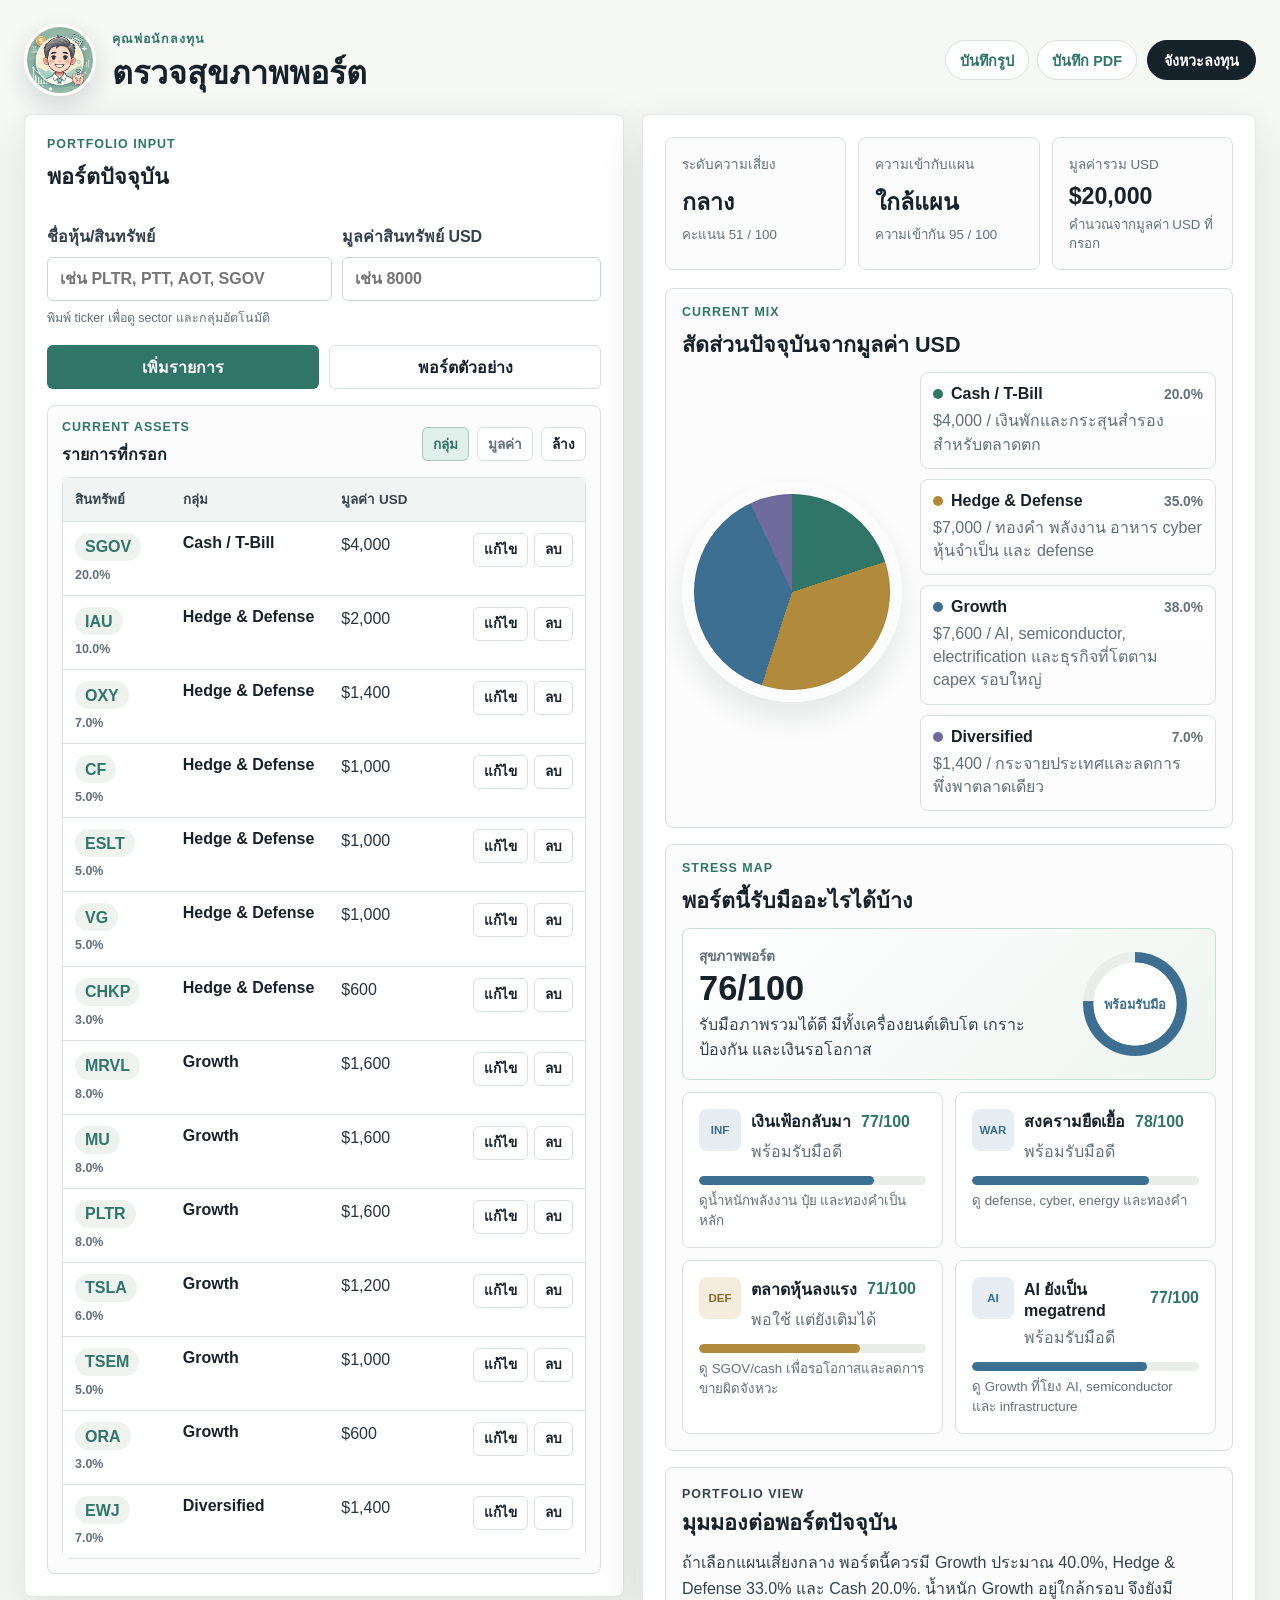
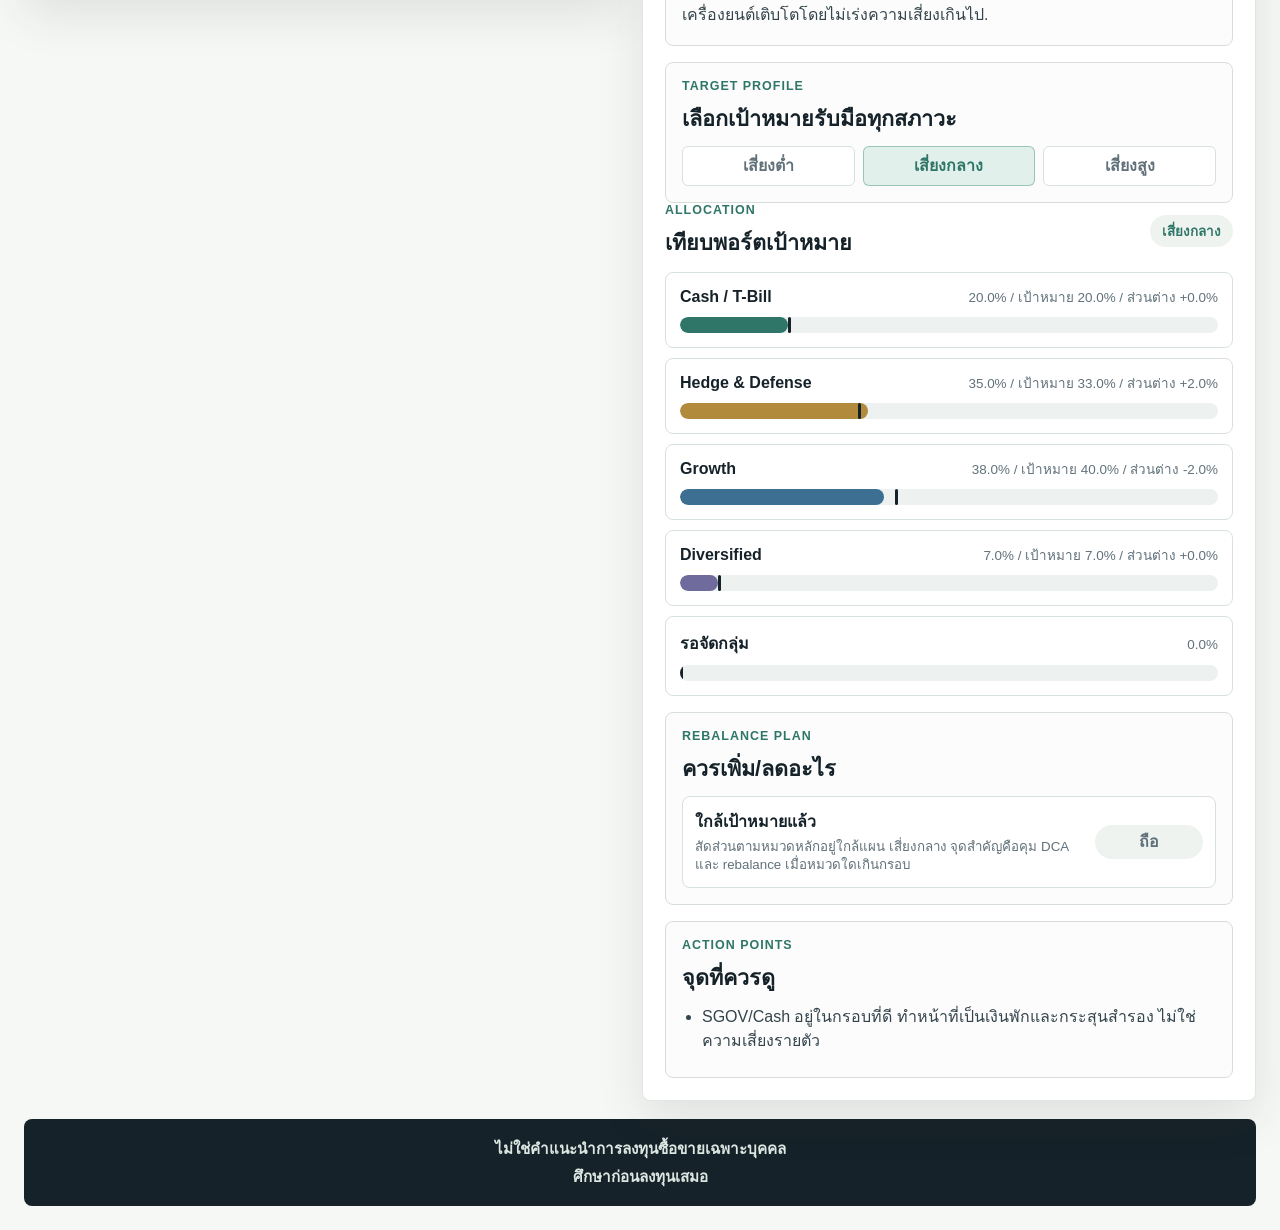
==== commit e24ac438: "Add files via upload" ====
--- a/portfolio-sample.html
+++ b/portfolio-sample.html
@@ -4,7 +4,7 @@
     <meta charset="utf-8">
     <meta name="viewport" content="width=device-width, initial-scale=1">
     <title>ตรวจสุขภาพพอร์ต | คุณพ่อนักลงทุน</title>
-    <link rel="stylesheet" href="portfolio-sample.css?v=20260501-darknav">
+    <link rel="stylesheet" href="portfolio-sample.css?v=20260501-rebalance-themes">
   </head>
   <body>
     <main class="planner-shell">
@@ -37,7 +37,7 @@
           <div class="entry-grid">
             <label class="field-block" for="symbolInput">
               ชื่อหุ้น/สินทรัพย์
-              <input id="symbolInput" autocomplete="off" placeholder="เช่น PLTR, IAU, SGOV">
+              <input id="symbolInput" autocomplete="off" placeholder="เช่น PLTR, PTT, AOT, SGOV">
               <span id="assetLookupHint" class="lookup-hint">พิมพ์ ticker เพื่อดู sector และกลุ่มอัตโนมัติ</span>
             </label>
 
@@ -187,6 +187,6 @@
 
     <script src="assets/api-config.js"></script>
     <script src="assets/us-assets-lite.js"></script>
-    <script src="portfolio-sample.js?v=20260501-export"></script>
+    <script src="portfolio-sample.js?v=20260502-thai-stocks"></script>
   </body>
 </html>
--- a/portfolio-sample.css
+++ b/portfolio-sample.css
@@ -685,6 +685,41 @@
   padding: 0 10px;
 }
 
+.mini-chip.theme-chip {
+  align-items: flex-start;
+  flex-direction: column;
+  gap: 3px;
+  max-width: 100%;
+  min-height: auto;
+  border-radius: 8px;
+  padding: 8px 10px;
+}
+
+.chip-main {
+  display: flex;
+  flex-wrap: wrap;
+  gap: 4px 6px;
+  line-height: 1.25;
+}
+
+.chip-main b {
+  color: var(--green);
+}
+
+.chip-detail {
+  color: var(--muted);
+  font-size: 0.76rem;
+  font-weight: 650;
+  line-height: 1.25;
+}
+
+.rebalance-principle {
+  margin: 8px 0 0;
+  color: var(--muted);
+  font-size: 0.82rem;
+  line-height: 1.45;
+}
+
 .rebalance-change {
   display: inline-flex;
   align-items: center;
